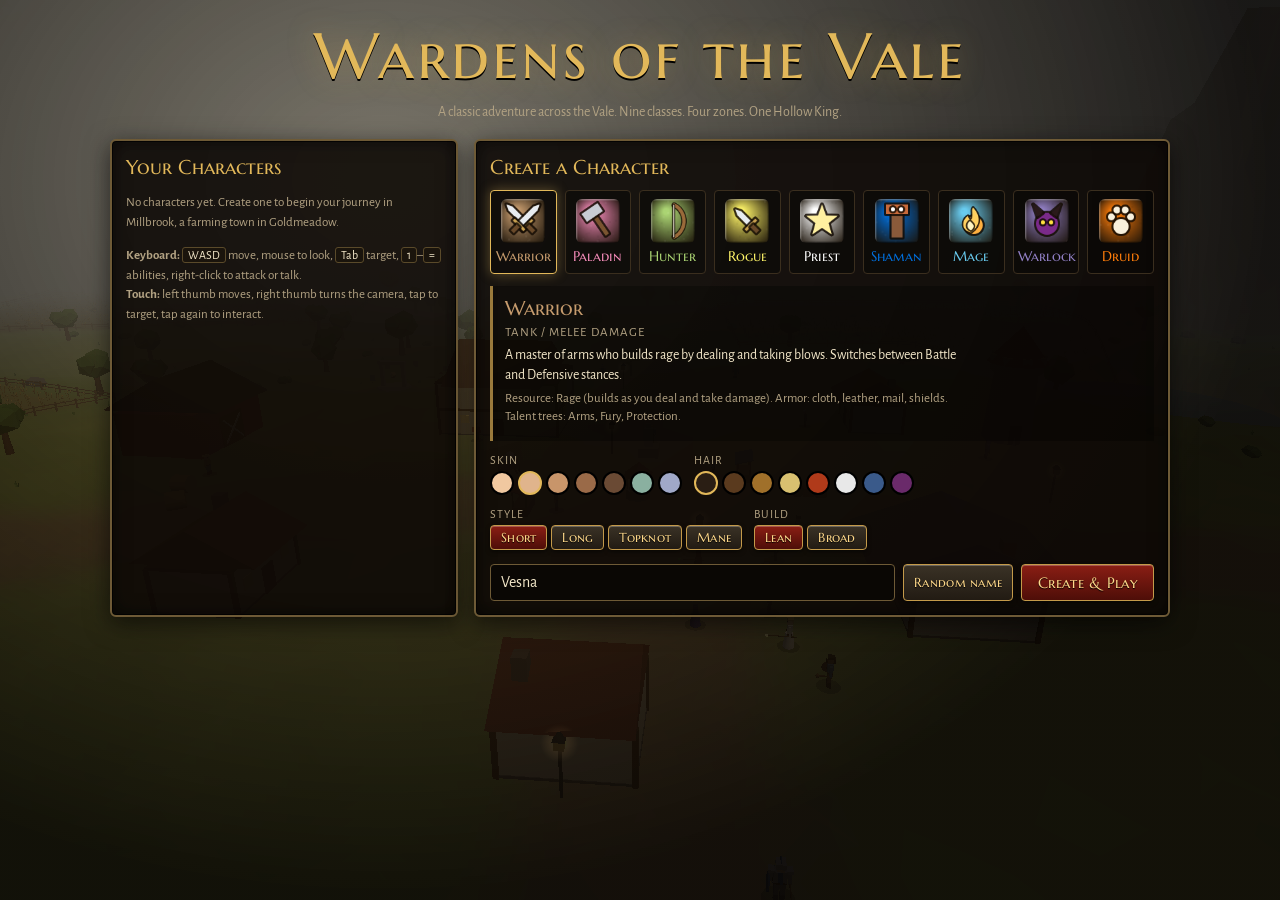
==== wardens-of-the-vale/index.html @ 242c0c55 "Make the game its own project: Wardens of the Vale The RPG had taken over the Cotton Field Odyssey p" ====
<!DOCTYPE html>
<html lang="en">
<head>
<meta charset="UTF-8">
<meta name="viewport" content="width=device-width, initial-scale=1.0, maximum-scale=1.0, user-scalable=no, viewport-fit=cover">
<title>Wardens of the Vale</title>
<meta name="description" content="A classic-style fantasy RPG in your browser: nine classes, talents, quests, dungeons.">
<link rel="manifest" href="manifest.json">
<meta name="theme-color" content="#120d08">
<meta name="apple-mobile-web-app-capable" content="yes">
<meta name="mobile-web-app-capable" content="yes">
<link rel="icon" href="photos/icon.png">
<link rel="apple-touch-icon" href="photos/icon.png">
<link rel="preconnect" href="https://fonts.googleapis.com">
<link rel="preconnect" href="https://fonts.gstatic.com" crossorigin>
<link rel="stylesheet" href="https://fonts.googleapis.com/css2?family=Marcellus+SC&family=Alegreya+Sans:wght@400;500;700;800&display=swap">
<link rel="stylesheet" href="css/game.css">
</head>
<body>
<!--BODY-->
<canvas id="game" aria-label="Game world"></canvas>
<div id="overlay"></div>

<div id="hud" hidden>
  <div id="frames">
    <div id="playerFrame" class="uf player">
      <div class="portrait"><img alt=""><span class="lvl"></span><span class="rest" title="Resting">zz</span></div>
      <div class="uf-body">
        <div class="uf-name"></div>
        <div class="bar hp"><i></i><span></span></div>
        <div class="bar pw"><i></i><span></span></div>
      </div>
      <div class="combo"></div>
    </div>
    <div id="targetFrame" class="uf target" hidden>
      <div class="uf-body">
        <div class="uf-name"></div>
        <div class="bar hp"><i></i><span></span></div>
        <div class="bar pw"><i></i><span></span></div>
        <div class="tcast" hidden><i></i><span></span></div>
      </div>
      <div class="portrait"><img alt=""><span class="lvl"></span><span class="elite-tag"></span></div>
      <div class="auras"></div>
      <div class="tot" hidden><span class="tot-name"></span><div class="bar hp"><i></i></div></div>
    </div>
    <div id="petFrame" class="uf small" hidden>
      <div class="portrait"><img alt=""></div>
      <div class="uf-body"><div class="uf-name"></div><div class="bar hp"><i></i><span></span></div><div class="bar pw"><i></i></div></div>
    </div>
    <div id="partyFrames"></div>
  </div>
  <div id="buffs"></div>
  <div id="mapCorner">
    <div id="zoneName"></div>
    <div id="minimapWrap"><canvas id="minimap" width="300" height="300"></canvas><div id="mmArrow"></div><div id="mmClock"></div></div>
    <div id="mmButtons">
      <button id="mmZoomIn" title="Zoom in" aria-label="Zoom minimap in">+</button>
      <button id="mmZoomOut" title="Zoom out" aria-label="Zoom minimap out">−</button>
    </div>
  </div>
  <div id="questTracker"></div>
  <div id="castBar" hidden><i></i><span class="cname"></span><span class="ctime"></span></div>
  <div id="mirrorBar" hidden></div>
  <div id="bottom">
    <div id="stanceBar"></div>
    <div id="petBar"></div>
    <div id="actionBar2" class="actionbar"></div>
    <div id="actionBar" class="actionbar"></div>
    <div id="xpBar"><b class="rested"></b><b class="fill"></b><span></span></div>
  </div>
  <div id="microMenu">
    <button data-win="character" title="Character (C)">Char</button>
    <button data-win="spellbook" title="Spellbook (P)">Spells</button>
    <button data-win="talents" title="Talents (N)">Talents</button>
    <button data-win="quests" title="Quest Log (L)">Quests</button>
    <button data-win="map" title="World Map (M)">Map</button>
    <button data-win="bags" title="Bags (B)">Bags</button>
    <button data-win="menu" title="Game Menu (Esc)">Menu</button>
  </div>
  <div id="chat">
    <div id="chatTabs"><button data-tab="all" class="on">General</button><button data-tab="combat">Combat Log</button><button id="chatHide" aria-label="Hide chat">×</button></div>
    <div id="chatLog" role="log" aria-live="polite"></div>
  </div>
  <button id="chatShow">Chat</button>
  <div id="errorText" aria-live="assertive"></div>
  <div id="zoneText"><div class="big"></div><div class="sub"></div></div>
  <div id="toasts"></div>
  <div id="touchControls">
    <button id="tcTarget" aria-label="Next target">⟳<small>Target</small></button>
    <button id="tcInteract" aria-label="Interact or attack">✋<small>Use</small></button>
    <button id="tcJump" aria-label="Jump">⤒<small>Jump</small></button>
    <button id="tcPage" aria-label="Switch action page">⇅<small>Page</small></button>
  </div>
  <div id="deathPanel" class="panel center-panel" hidden>
    <p>You have died.</p>
    <button id="releaseBtn" class="btn">Release Spirit</button>
  </div>
  <div id="ghostPanel" class="panel" hidden>
    <p id="ghostText">Return to your corpse to resurrect, or speak to the Spirit Healer.</p>
    <button id="resBtn" class="btn" hidden>Resurrect</button>
  </div>
</div>

<div id="windows"></div>
<div id="tooltip" role="tooltip" hidden></div>
<div id="cursorIcon" hidden></div>
<div id="joystick"><div id="joyKnob"></div></div>

<div id="startScreen" hidden></div>
<div id="loading">
  <div class="load-inner">
    <h1>Wardens of the Vale</h1>
    <p id="loadText">Waking the Vale…</p>
    <div class="load-bar"><i id="loadFill"></i></div>
  </div>
</div>
<!--/BODY-->
<script type="module" src="js/main.js"></script>
</body>
</html>
---- wardens-of-the-vale/css/game.css ----
/* Layout: full-bleed 3D canvas; HUD pinned to the corners like the classic client.
   Single dark look by design: stone-and-gilt frames over the world. */
:root {
  --ink: #0e0a06;
  --panel: rgba(14, 10, 6, 0.88);
  --panel-solid: #17110b;
  --stone: #2b241c;
  --edge: #6e5a36;
  --gold: #e2b85a;
  --gold-dim: #9a7a3c;
  --parch: #e9d9b0;
  --parch-ink: #2a1c0c;
  --text: #f3e7c9;
  --muted: #b2a283;
  --hp: #19b83a;
  --mana: #2d5fd6;
  --rage: #c42a20;
  --energy: #e2c62a;
  --focus: #d8862a;
  --xp: #7a2cc4;
  --rested: #2c5ec8;
  --red: #ff3b2f;
  --display: 'Marcellus SC', 'Palatino Linotype', 'Book Antiqua', Georgia, serif;
  --body: 'Alegreya Sans', 'Trebuchet MS', 'Segoe UI', sans-serif;
  --ui: 1;
  color-scheme: dark;
}
* { box-sizing: border-box; }
html, body { height: 100%; margin: 0; overflow: hidden; background: #000; color: var(--text); font-family: var(--body); font-size: 14px; -webkit-user-select: none; user-select: none; -webkit-tap-highlight-color: transparent; touch-action: none; }
[hidden] { display: none !important; }
button { font-family: inherit; color: inherit; }
button:focus-visible, [tabindex]:focus-visible { outline: 2px solid var(--gold); outline-offset: 2px; }
#game { position: fixed; inset: 0; width: 100%; height: 100%; display: block; }
body.ghost #game { filter: grayscale(0.85) brightness(1.08) contrast(0.95); }
body.dead #game { filter: grayscale(0.6) brightness(0.6); }

/* ---------- shared panel styling ---------- */
.panel {
  background: var(--panel);
  border: 2px solid var(--edge);
  border-radius: 6px;
  box-shadow: inset 0 0 0 1px rgba(0, 0, 0, 0.8), inset 0 0 18px rgba(0, 0, 0, 0.6), 0 6px 24px rgba(0, 0, 0, 0.6);
}
.btn {
  font-family: var(--display); font-size: 15px; letter-spacing: 0.02em; color: #ffd98a; cursor: pointer;
  background: linear-gradient(#8a1e14, #4e0e08); border: 1px solid #c49a4a; border-radius: 4px; padding: 6px 16px;
  box-shadow: inset 0 1px 0 rgba(255, 255, 255, 0.25), 0 2px 4px rgba(0, 0, 0, 0.5); text-shadow: 0 1px 1px #000;
}
.btn:hover { filter: brightness(1.2); }
.btn:active { transform: translateY(1px); }
.btn[disabled] { filter: grayscale(1) brightness(0.6); cursor: default; }
.btn.small { font-size: 13px; padding: 3px 10px; }
.btn.ghosty { background: linear-gradient(#3a3226, #221b13); }

/* ---------- loading ---------- */
#loading { position: fixed; inset: 0; z-index: 50; display: grid; place-items: center; background: radial-gradient(ellipse at 50% 40%, #3a2a14 0%, #0e0a06 70%); }
.load-inner { text-align: center; padding-inline: 16px; }
#loading h1, #startScreen h1 { font-family: var(--display); font-weight: 400; font-size: clamp(30px, 7vw, 64px); color: var(--gold); margin: 0 0 8px; text-shadow: 0 2px 0 #000, 0 0 30px rgba(226, 184, 90, 0.35); letter-spacing: 0.04em; text-wrap: balance; }
#loadText { color: var(--muted); margin: 0 0 14px; }
.load-bar { width: min(380px, 80vw); height: 10px; margin: 0 auto; background: #000; border: 1px solid var(--edge); border-radius: 5px; overflow: hidden; }
.load-bar i { display: block; height: 100%; width: 0; background: linear-gradient(90deg, #8a6a2a, var(--gold)); transition: width 0.2s; }

/* ---------- start screen ---------- */
#startScreen { position: fixed; inset: 0; z-index: 40; overflow: auto; touch-action: pan-y; background: radial-gradient(ellipse at 30% 20%, rgba(70, 50, 20, 0.6), rgba(10, 7, 4, 0.92) 70%); padding: max(16px, env(safe-area-inset-top)) 16px max(16px, env(safe-area-inset-bottom)); }
.ss-wrap { max-width: 1060px; margin: 0 auto; display: grid; gap: 18px; }
.ss-head { text-align: center; }
.ss-head p { color: var(--muted); margin: 0; }
.ss-cols { display: grid; grid-template-columns: minmax(0, 1fr) minmax(0, 2fr); gap: 16px; }
@media (max-width: 760px) { .ss-cols { grid-template-columns: minmax(0, 1fr); } .ss-cols.no-chars .ss-create { order: -1; } }
.ss-section { padding: 14px; min-width: 0; }
.ss-section h2 { font-family: var(--display); font-weight: 400; color: var(--gold); font-size: 20px; margin: 0 0 10px; }
.char-list { display: grid; gap: 8px; }
.char-row { display: flex; gap: 10px; align-items: center; padding: 8px; border: 1px solid #3a2e1e; border-radius: 4px; background: rgba(0, 0, 0, 0.35); cursor: pointer; }
.char-row.sel { border-color: var(--gold); background: rgba(226, 184, 90, 0.12); }
.char-row img { width: 40px; height: 40px; border-radius: 50%; border: 2px solid var(--edge); }
.char-row .meta { flex: 1; min-width: 0; }
.char-row .nm { font-family: var(--display); font-size: 17px; }
.char-row .sub { color: var(--muted); font-size: 13px; }
.class-grid { display: grid; grid-template-columns: repeat(3, minmax(0, 1fr)); gap: 8px; }
@media (min-width: 1180px) { .class-grid { grid-template-columns: repeat(9, minmax(0, 1fr)); } .class-pick span { font-size: 13px; } }
.class-pick { display: grid; justify-items: center; gap: 4px; padding: 8px 4px; border: 1px solid #3a2e1e; border-radius: 4px; background: rgba(0, 0, 0, 0.35); cursor: pointer; }
.class-pick img { width: 44px; height: 44px; border-radius: 6px; }
.class-pick span { font-family: var(--display); font-size: 14px; }
.class-pick.sel { border-color: var(--gold); box-shadow: 0 0 12px rgba(226, 184, 90, 0.35); }
.class-info { margin-top: 12px; padding: 10px 12px; border-left: 3px solid var(--gold-dim); background: rgba(0, 0, 0, 0.3); }
.class-info h3 { margin: 0 0 4px; font-family: var(--display); font-weight: 400; font-size: 20px; }
.class-info p { margin: 4px 0; line-height: 1.45; max-width: 65ch; }
.class-info .role { color: var(--muted); font-size: 13px; text-transform: uppercase; letter-spacing: 0.08em; }
.appear { display: flex; flex-wrap: wrap; gap: 12px; align-items: center; margin-top: 12px; }
.appear label { display: flex; flex-direction: column; gap: 4px; color: var(--muted); font-size: 12px; text-transform: uppercase; letter-spacing: 0.08em; }
.swatches { display: flex; gap: 4px; flex-wrap: wrap; }
.swatch { width: 24px; height: 24px; border-radius: 50%; border: 2px solid #000; cursor: pointer; }
.swatch.sel { border-color: var(--gold); }
.name-row { display: flex; gap: 8px; margin-top: 14px; flex-wrap: wrap; }
.name-row input { flex: 1; min-width: 160px; padding: 8px 10px; font: inherit; font-size: 16px; color: var(--text); background: #0a0704; border: 1px solid var(--edge); border-radius: 4px; user-select: text; -webkit-user-select: text; }
.ss-actions { display: flex; gap: 8px; flex-wrap: wrap; margin-top: 12px; }
.ss-help { color: var(--muted); font-size: 13px; line-height: 1.5; }
.ss-help kbd, .help kbd { font-family: var(--body); font-size: 12px; padding: 1px 5px; border: 1px solid #5a4a2a; border-radius: 3px; background: #1a140c; color: var(--text); }
.confirm-del { margin-top: 8px; padding: 8px; border: 1px solid var(--red); border-radius: 4px; }

/* ---------- unit frames ---------- */
#hud { position: fixed; inset: 0; pointer-events: none; z-index: 10; font-variant-numeric: tabular-nums; }
#hud > * { pointer-events: auto; }
#overlay { position: fixed; inset: 0; pointer-events: none; z-index: 5; overflow: hidden; }
#frames { position: absolute; top: max(8px, env(safe-area-inset-top)); left: max(8px, env(safe-area-inset-left)); display: grid; grid-template-columns: auto auto; gap: 6px 14px; align-items: start; pointer-events: none; transform-origin: top left; transform: scale(var(--ui)); }
#frames > * { pointer-events: auto; }
.uf { position: relative; display: flex; align-items: center; gap: 0; width: 232px; cursor: pointer; }
.uf .portrait { position: relative; width: 64px; height: 64px; flex: none; border-radius: 50%; border: 3px solid #a8884a; background: #000; box-shadow: 0 0 0 2px #000, 0 3px 8px rgba(0, 0, 0, 0.7); z-index: 2; }
.uf .portrait img { width: 100%; height: 100%; border-radius: 50%; display: block; }
.uf .lvl { position: absolute; bottom: -6px; left: -6px; min-width: 24px; height: 24px; padding: 0 4px; display: grid; place-items: center; font-weight: 800; font-size: 13px; color: #ffd060; background: radial-gradient(#3a2a10, #120c04); border: 2px solid #a8884a; border-radius: 12px; }
.uf .rest { position: absolute; top: -4px; right: -4px; font-weight: 800; font-size: 12px; color: #9ad0ff; text-shadow: 0 0 4px #000; display: none; }
.uf.resting .rest { display: block; }
.uf .uf-body { flex: 1; min-width: 0; margin-left: -10px; padding: 4px 6px 5px 14px; background: var(--panel); border: 2px solid var(--edge); border-left: 0; border-radius: 0 6px 6px 0; }
.uf.target .uf-body { margin-left: 0; margin-right: -10px; padding: 4px 14px 5px 6px; border-left: 2px solid var(--edge); border-right: 0; border-radius: 6px 0 0 6px; }
.uf .uf-name { font-family: var(--display); font-size: 14px; line-height: 18px; white-space: nowrap; overflow: hidden; text-overflow: ellipsis; text-shadow: 0 1px 1px #000; }
.bar { position: relative; height: 13px; background: rgba(0, 0, 0, 0.7); border: 1px solid #000; margin-top: 2px; overflow: hidden; }
.bar > i { position: absolute; inset: 0 auto 0 0; width: 100%; background: var(--hp); box-shadow: inset 0 -4px 6px rgba(0, 0, 0, 0.35), inset 0 2px 2px rgba(255, 255, 255, 0.2); transition: width 0.15s linear; }
.bar.pw > i { background: var(--mana); }
.bar.rage > i { background: var(--rage); }
.bar.energy > i { background: var(--energy); }
.bar.focus > i { background: var(--focus); }
.bar.none { visibility: hidden; height: 6px; }
.bar > span { position: relative; display: block; text-align: center; font-size: 11px; line-height: 12px; font-weight: 700; text-shadow: 0 0 2px #000, 0 1px 1px #000; }
.uf.small { width: 170px; transform: scale(0.85); transform-origin: top left; }
.uf.small .portrait { width: 44px; height: 44px; }
.uf .combo { position: absolute; left: 70px; bottom: -14px; display: flex; gap: 3px; }
.combo b { width: 10px; height: 10px; border-radius: 50%; background: #3a2a10; border: 1px solid #000; }
.combo b.on { background: radial-gradient(#ffe070, #d04010); box-shadow: 0 0 6px #ff8030; }
.uf.target { grid-column: 2; }
.uf.target .portrait.is-elite { border-color: #ffd700; box-shadow: 0 0 0 2px #000, 0 0 10px #ffd700; }
.uf.target .elite-tag { position: absolute; top: -10px; right: -12px; font-family: var(--display); font-size: 11px; color: #ffd700; text-shadow: 0 0 3px #000; }
.uf .auras { position: absolute; top: 100%; left: 0; display: flex; flex-wrap: wrap; gap: 2px; width: 220px; margin-top: 4px; }
.uf .tot { position: absolute; left: calc(100% + 6px); top: 26px; width: 86px; font-size: 11px; background: var(--panel); border: 1px solid var(--edge); border-radius: 4px; padding: 2px 4px; }
.uf .tot .bar { height: 6px; }
.tcast { position: relative; height: 10px; margin-top: 3px; background: #000; border: 1px solid #000; }
.tcast i { position: absolute; inset: 0 auto 0 0; background: #e8b830; }
.tcast span { position: relative; display: block; font-size: 10px; line-height: 10px; text-align: center; text-shadow: 0 0 2px #000; }
#petFrame { grid-column: 1; }
#partyFrames { grid-column: 1; display: grid; gap: 4px; }
.party-member { display: grid; grid-template-columns: 1fr; width: 150px; padding: 3px 6px; background: var(--panel); border: 1px solid var(--edge); border-radius: 4px; cursor: pointer; }
.party-member .pm-name { font-size: 12px; font-weight: 700; display: flex; justify-content: space-between; }
.party-member .bar { height: 8px; }
.party-member.sel { border-color: var(--gold); }
.aura { position: relative; width: 22px; height: 22px; border: 1px solid #000; }
.aura img { width: 100%; height: 100%; display: block; }
.aura.debuff { border-color: #c01010; }
.aura small { position: absolute; bottom: -1px; right: 1px; font-size: 10px; font-weight: 800; text-shadow: 0 0 2px #000, 0 0 2px #000; }
.aura .t { position: absolute; top: 100%; left: 0; right: 0; text-align: center; font-size: 9px; color: #ffe8a0; text-shadow: 0 0 2px #000; }
#buffs { position: absolute; top: max(8px, env(safe-area-inset-top)); right: calc(max(8px, env(safe-area-inset-right)) + 170px); display: flex; flex-wrap: wrap-reverse; flex-direction: row-reverse; gap: 4px 4px; max-width: 300px; }
#buffs .aura { width: 30px; height: 30px; cursor: pointer; }

/* ---------- minimap ---------- */
#mapCorner { position: absolute; top: max(8px, env(safe-area-inset-top)); right: max(8px, env(safe-area-inset-right)); width: 160px; display: grid; justify-items: center; gap: 4px; transform-origin: top right; transform: scale(var(--ui)); }
#zoneName { font-family: var(--display); font-size: 14px; color: #ffd860; text-shadow: 0 1px 2px #000, 0 0 6px #000; text-align: center; max-width: 160px; white-space: nowrap; overflow: hidden; text-overflow: ellipsis; }
#minimapWrap { position: relative; width: 150px; height: 150px; border-radius: 50%; border: 4px solid #8a7040; box-shadow: 0 0 0 2px #000, 0 4px 12px rgba(0, 0, 0, 0.7); overflow: hidden; background: #000; cursor: pointer; }
#minimap { width: 100%; height: 100%; display: block; }
#mmArrow { position: absolute; left: 50%; top: 50%; width: 0; height: 0; margin: -9px 0 0 -6px; border-left: 6px solid transparent; border-right: 6px solid transparent; border-bottom: 16px solid #ffe060; filter: drop-shadow(0 0 2px #000); transform-origin: 6px 9px; }
#mmClock { position: absolute; bottom: 6px; left: 50%; transform: translateX(-50%); font-size: 10px; padding: 0 5px; background: rgba(0, 0, 0, 0.6); border-radius: 6px; }
#mmButtons { position: absolute; right: -4px; top: 100px; display: grid; gap: 2px; }
#mmButtons button { width: 22px; height: 22px; border-radius: 50%; border: 1px solid var(--edge); background: #1a140c; font-weight: 800; cursor: pointer; padding: 0; line-height: 18px; }

/* ---------- quest tracker ---------- */
#questTracker { position: absolute; top: calc(max(8px, env(safe-area-inset-top)) + 200px); right: max(8px, env(safe-area-inset-right)); width: 230px; max-height: 40vh; overflow: hidden; font-size: 13px; text-shadow: 0 1px 2px #000, 0 0 3px #000; pointer-events: auto; }
#questTracker .qt-h { font-family: var(--display); color: var(--gold); font-size: 14px; margin-bottom: 2px; cursor: pointer; }
#questTracker .qt-q { margin-bottom: 6px; cursor: pointer; }
#questTracker .qt-name { color: #ffd100; font-weight: 700; }
#questTracker .qt-name.done { color: #40ff40; }
#questTracker .qt-g { color: #e8e0c8; padding-left: 8px; }
#questTracker .qt-g.done { color: #9a9a9a; }

/* ---------- action bars ---------- */
#bottom { position: absolute; left: 50%; bottom: max(4px, env(safe-area-inset-bottom)); transform: translateX(-50%) scale(var(--ui)); transform-origin: bottom center; display: grid; justify-items: center; gap: 3px; }
.actionbar { display: grid; grid-template-columns: repeat(12, 44px); gap: 3px; padding: 4px; background: linear-gradient(#2a2118, #120d08); border: 2px solid var(--edge); border-radius: 6px; box-shadow: 0 4px 12px rgba(0, 0, 0, 0.6); }
#actionBar2 { background: rgba(18, 13, 8, 0.6); }
.slot { position: relative; width: 44px; height: 44px; border: 1px solid #000; border-radius: 3px; background: rgba(0, 0, 0, 0.55) radial-gradient(rgba(255, 255, 255, 0.04), transparent); box-shadow: inset 0 0 0 1px rgba(255, 255, 255, 0.06); cursor: pointer; overflow: hidden; }
.slot img { width: 100%; height: 100%; display: block; }
.slot .key { position: absolute; top: 1px; right: 3px; font-size: 11px; font-weight: 700; color: #ddd; text-shadow: 0 0 2px #000, 0 0 2px #000; }
.slot .count { position: absolute; bottom: 1px; right: 3px; font-size: 12px; font-weight: 800; text-shadow: 0 0 2px #000, 0 0 2px #000; }
.slot .cd { position: absolute; inset: 0; background: conic-gradient(rgba(0, 0, 0, 0.72) var(--p, 0%), transparent 0); }
.slot .cdt { position: absolute; inset: 0; display: grid; place-items: center; font-size: 15px; font-weight: 800; color: #ffe8a0; text-shadow: 0 0 3px #000, 0 0 3px #000; }
.slot.oor img { filter: sepia(1) hue-rotate(-50deg) saturate(5) brightness(0.7); }
.slot.nopower img { filter: grayscale(0.4) brightness(0.55) sepia(0.4) hue-rotate(180deg); }
.slot.unusable img { filter: grayscale(1) brightness(0.5); }
.slot.queued, .slot.active { box-shadow: inset 0 0 0 2px #ffe080, 0 0 8px #ffd060; }
.slot.flash { animation: flash 0.25s; }
.slot.proc { box-shadow: inset 0 0 0 2px #ffd700, 0 0 10px #ffd700; }
@keyframes flash { 0% { filter: brightness(2.2); } 100% { filter: none; } }
.slot.empty { opacity: 0.6; }
#stanceBar, #petBar { display: flex; gap: 3px; }
#stanceBar .slot, #petBar .slot { width: 34px; height: 34px; }
#xpBar { position: relative; width: 100%; height: 11px; background: #0a0610; border: 1px solid #000; border-radius: 2px; overflow: hidden; }
#xpBar b { position: absolute; top: 0; bottom: 0; left: 0; }
#xpBar .fill { background: linear-gradient(#a050e8, var(--xp)); }
#xpBar .rested { background: rgba(60, 100, 220, 0.6); }
#xpBar span { position: relative; display: block; text-align: center; font-size: 10px; line-height: 10px; font-weight: 700; text-shadow: 0 0 2px #000; }
#microMenu { position: absolute; right: max(8px, env(safe-area-inset-right)); bottom: max(8px, env(safe-area-inset-bottom)); display: grid; grid-template-columns: repeat(7, auto); gap: 3px; transform: scale(var(--ui)); transform-origin: bottom right; }
#microMenu button { font-family: var(--display); font-size: 12px; padding: 6px 7px; background: linear-gradient(#3a2e1e, #1a140c); border: 1px solid var(--edge); border-radius: 4px; cursor: pointer; }
#microMenu button:hover, #microMenu button.on { color: #ffd860; border-color: var(--gold); }
#microMenu button.alert { box-shadow: 0 0 8px #ffd700; color: #ffd700; }

/* ---------- cast bar ---------- */
#castBar { position: absolute; left: 50%; bottom: calc(max(4px, env(safe-area-inset-bottom)) + 150px); transform: translateX(-50%); width: 260px; height: 18px; background: rgba(0, 0, 0, 0.75); border: 2px solid #a8884a; border-radius: 4px; overflow: hidden; }
#castBar i { position: absolute; inset: 0 auto 0 0; background: linear-gradient(#ffe070, #d8a020); }
#castBar.channel i { background: linear-gradient(#80ff80, #20a020); }
#castBar.fail i { background: #c02010; width: 100% !important; }
#castBar span { position: absolute; top: 0; font-size: 12px; line-height: 14px; font-weight: 700; text-shadow: 0 0 2px #000, 0 0 2px #000; }
#castBar .cname { left: 8px; }
#castBar .ctime { right: 8px; }

/* ---------- chat ---------- */
#chat { position: absolute; left: max(8px, env(safe-area-inset-left)); bottom: max(8px, env(safe-area-inset-bottom)); width: min(400px, 34vw); font-size: 13px; }
#chatTabs { display: flex; gap: 2px; }
#chatTabs button { font-size: 12px; padding: 2px 10px; background: rgba(0, 0, 0, 0.55); border: 1px solid #3a2e1e; border-bottom: 0; border-radius: 4px 4px 0 0; cursor: pointer; color: var(--muted); }
#chatTabs button.on { color: var(--text); background: rgba(0, 0, 0, 0.7); }
#chatHide { margin-left: auto; }
#chatLog { height: 150px; overflow-y: auto; padding: 4px 6px; background: rgba(0, 0, 0, 0.42); border: 1px solid #3a2e1e; touch-action: pan-y; user-select: text; -webkit-user-select: text; }
#chatLog div { line-height: 1.3; text-shadow: 0 1px 1px #000; }
#chatShow { display: none; position: absolute; left: 8px; bottom: 8px; font-size: 12px; padding: 4px 10px; background: rgba(0, 0, 0, 0.6); border: 1px solid var(--edge); border-radius: 4px; }
.c-sys { color: #ffff40; } .c-loot { color: #4ca0ff; } .c-xp { color: #c8a0ff; } .c-err { color: #ff6050; } .c-say { color: #ffffff; } .c-yell { color: #ff3a3a; } .c-emote { color: #ff8040; } .c-combat { color: #c8c8c8; } .c-quest { color: #ffd100; } .c-money { color: #f0e0a0; }

/* ---------- center texts ---------- */
#errorText { position: absolute; top: 14%; left: 50%; transform: translateX(-50%); text-align: center; pointer-events: none; font-size: 16px; font-weight: 700; color: #ff2a1a; text-shadow: 0 1px 2px #000, 0 0 4px #000; }
#errorText div { animation: fadeout 2s forwards; }
@keyframes fadeout { 0%, 60% { opacity: 1; } 100% { opacity: 0; } }
#zoneText { position: absolute; top: 22%; left: 0; right: 0; text-align: center; pointer-events: none; opacity: 0; padding-inline: 16px; }
#zoneText.show { animation: zone 4.5s forwards; }
#zoneText .big { font-family: var(--display); font-size: clamp(28px, 5vw, 48px); color: #ffd860; text-shadow: 0 2px 2px #000, 0 0 16px rgba(0, 0, 0, 0.8); }
#zoneText.small .big { font-size: clamp(20px, 3.5vw, 30px); }
#zoneText .sub { font-size: 16px; color: #f0e0b0; text-shadow: 0 1px 2px #000; }
@keyframes zone { 0% { opacity: 0; } 12%, 70% { opacity: 1; } 100% { opacity: 0; } }
#toasts { position: absolute; top: 30%; left: 50%; transform: translateX(-50%); display: grid; gap: 6px; justify-items: center; pointer-events: none; }
.toast { font-family: var(--display); font-size: 22px; color: #ffe070; text-shadow: 0 2px 2px #000, 0 0 10px #000; animation: zone 3.5s forwards; text-align: center; }
.toast small { display: block; font-family: var(--body); font-size: 14px; color: var(--text); }
.questmsg { font-size: 16px; color: #ffd100; text-shadow: 0 1px 2px #000; animation: fadeout 3s forwards; }

/* ---------- floating combat text and nameplates ---------- */
.fct { position: absolute; font-weight: 800; font-size: 20px; white-space: nowrap; text-shadow: 0 0 2px #000, 0 2px 2px #000; transform: translate(-50%, -50%); will-change: transform, opacity; }
.fct.crit { font-size: 30px; }
.fct.heal { color: #3cff3c; } .fct.miss { color: #ffffff; font-size: 16px; } .fct.self { color: #ff3030; } .fct.xp { color: #c890ff; font-size: 16px; } .fct.spell { color: #ffe060; } .fct.white { color: #ffffff; }
.np { position: absolute; transform: translate(-50%, -100%); text-align: center; white-space: nowrap; }
.np .np-name { font-size: 12px; font-weight: 700; text-shadow: 0 0 2px #000, 0 1px 1px #000; }
.np .np-title { font-size: 11px; color: #ccc; text-shadow: 0 0 2px #000; }
.np .np-bar { width: 80px; height: 6px; margin: 1px auto 0; background: #000; border: 1px solid #000; }
.np .np-bar i { display: block; height: 100%; background: #c81e14; }
.np.friendly .np-bar i { background: #20c020; }
.np .np-cast { width: 80px; height: 4px; margin: 1px auto 0; background: #000; }
.np .np-cast i { display: block; height: 100%; background: #e8b830; }
.np .mark { font-family: var(--display); font-size: 26px; line-height: 22px; font-weight: 400; text-shadow: 0 0 3px #000, 0 2px 2px #000; }
.np .mark.available { color: #ffd100; } .np .mark.low { color: #9a9a9a; } .np .mark.turnin { color: #ffd100; } .np .mark.progress { color: #9a9a9a; }
.np.target .np-name { color: #fff !important; }
.np .lvl { color: inherit; }

/* ---------- windows ---------- */
#windows { position: fixed; inset: 0; pointer-events: none; z-index: 20; }
.win { position: absolute; pointer-events: auto; background: rgba(16, 11, 6, 0.97); display: flex; flex-direction: column; min-width: 0; max-width: calc(100vw - 16px); max-height: calc(100% - 16px); color: var(--text); }
.win .win-h { display: flex; align-items: center; gap: 8px; padding: 6px 8px 6px 12px; border-bottom: 1px solid #3a2e1e; background: linear-gradient(#3a2614, #1e140a); border-radius: 4px 4px 0 0; cursor: move; touch-action: none; }
.win .win-h h3 { margin: 0; flex: 1; font-family: var(--display); font-weight: 400; font-size: 17px; color: var(--gold); white-space: nowrap; overflow: hidden; text-overflow: ellipsis; }
.win .close { width: 26px; height: 26px; border-radius: 50%; border: 1px solid #8a2a1a; background: radial-gradient(#a02a1a, #4a0a04); font-weight: 800; cursor: pointer; padding: 0; line-height: 22px; }
.win .win-b { padding: 10px 12px; overflow: auto; touch-action: pan-y; min-height: 0; }
.win.parch .win-b { background: linear-gradient(#f0e2bc, #dcc796); color: var(--parch-ink); }
.win.parch .win-b h4 { font-family: var(--display); font-weight: 400; font-size: 18px; margin: 4px 0 6px; color: #3a2008; }
.win.parch .win-b p { line-height: 1.45; margin: 6px 0; max-width: 62ch; white-space: pre-line; }
.win.parch .muted { color: #6a5636; }
.tabs { display: flex; gap: 3px; flex-wrap: wrap; margin-bottom: 8px; }
.tabs button { padding: 4px 10px; font-family: var(--display); font-size: 13px; background: #1a140c; border: 1px solid #3a2e1e; border-radius: 4px; cursor: pointer; color: var(--muted); }
.tabs button.on { color: var(--gold); border-color: var(--gold-dim); }
.list { display: grid; gap: 4px; }
.row { display: flex; align-items: center; gap: 8px; padding: 4px; border-radius: 4px; cursor: pointer; }
.row:hover { background: rgba(255, 220, 140, 0.08); }
.row.sel { background: rgba(255, 220, 140, 0.16); }
.row img { width: 36px; height: 36px; border: 1px solid #000; border-radius: 3px; flex: none; }
.row .grow { flex: 1; min-width: 0; }
.row .nm { font-weight: 700; }
.row .sub { font-size: 12px; color: var(--muted); }
.parch .row .sub { color: #6a5636; }
.coin { display: inline-flex; align-items: center; gap: 2px; margin-right: 5px; font-weight: 700; }
.coin::after { content: ''; width: 10px; height: 10px; border-radius: 50%; border: 1px solid rgba(0, 0, 0, 0.6); }
.coin.g::after { background: radial-gradient(#fff3a0, #d8a010); }
.coin.s::after { background: radial-gradient(#ffffff, #a0a8b0); }
.coin.c::after { background: radial-gradient(#f0b080, #a0582a); }
.gossip-opt { display: flex; align-items: center; gap: 8px; padding: 5px 4px; cursor: pointer; color: #1a0e02; font-weight: 700; }
.gossip-opt:hover { color: #6a2000; text-decoration: underline; }
.gossip-opt .gi { font-family: var(--display); font-size: 18px; width: 18px; text-align: center; }
.gi.q-av { color: #d8a000; } .gi.q-ready { color: #d8a000; } .gi.q-prog { color: #7a7a7a; }
.reward-grid { display: grid; grid-template-columns: repeat(auto-fill, minmax(180px, 1fr)); gap: 6px; }
.reward { display: flex; align-items: center; gap: 6px; padding: 4px; border: 1px solid rgba(0, 0, 0, 0.25); border-radius: 4px; cursor: pointer; background: rgba(255, 255, 255, 0.15); }
.reward.sel { border-color: #8a5a00; background: rgba(255, 200, 80, 0.4); box-shadow: 0 0 0 1px #8a5a00; }
.reward img { width: 34px; height: 34px; border: 1px solid #000; }
.reward span { font-size: 13px; font-weight: 700; text-shadow: 0 0 1px #000, 0 0 1px #000; }
.win-foot { display: flex; gap: 8px; justify-content: flex-end; padding: 8px 12px; border-top: 1px solid #3a2e1e; background: #140e08; flex-wrap: wrap; }
.bags-grid { display: grid; grid-template-columns: repeat(4, 42px); gap: 3px; }
.bag-block { margin-bottom: 8px; }
.bag-block h5 { margin: 0 0 4px; font-size: 12px; color: var(--muted); font-weight: 700; }
.islot { position: relative; width: 42px; height: 42px; border: 1px solid #000; border-radius: 3px; background: rgba(0, 0, 0, 0.6); cursor: pointer; }
.islot img { width: 100%; height: 100%; display: block; }
.islot .count { position: absolute; bottom: 0; right: 2px; font-size: 12px; font-weight: 800; text-shadow: 0 0 2px #000, 0 0 2px #000; }
.islot.q0 { border-color: #555; } .islot.q2 { border-color: #1eff00; } .islot.q3 { border-color: #0070dd; } .islot.q4 { border-color: #a335ee; }
.islot.broken img { filter: sepia(1) hue-rotate(-50deg) saturate(4); }
.money-line { margin-top: 6px; text-align: right; }
.paperdoll { display: grid; grid-template-columns: 46px minmax(0, 1fr) 46px; gap: 8px; }
.paperdoll .col { display: grid; gap: 4px; align-content: start; }
.paperdoll .mid { display: grid; gap: 6px; align-content: start; min-width: 0; }
.statgrid { display: grid; grid-template-columns: 1fr auto; gap: 1px 10px; font-size: 13px; }
.statgrid span:nth-child(odd) { color: var(--muted); }
.statgrid span:nth-child(even) { text-align: right; }
.statgrid .good { color: #40ff40; }
.weapons-row { display: flex; gap: 4px; justify-content: center; }
.res-row { color: var(--muted); font-size: 12px; }
.spell-grid { display: grid; grid-template-columns: repeat(auto-fill, minmax(190px, 1fr)); gap: 6px; }
.spell { display: flex; gap: 8px; align-items: center; padding: 4px; border-radius: 4px; cursor: grab; }
.spell:hover { background: rgba(255, 220, 140, 0.08); }
.spell img { width: 40px; height: 40px; border: 1px solid #000; border-radius: 3px; }
.spell .nm { font-weight: 700; }
.spell .rk { font-size: 12px; color: var(--muted); }
.spell.passive img { filter: saturate(0.4); }
.talent-trees { display: grid; grid-template-columns: repeat(3, minmax(0, 1fr)); gap: 8px; }
@media (max-width: 760px) { .talent-trees { grid-template-columns: minmax(0, 1fr); } }
.tree { padding: 8px; background: rgba(0, 0, 0, 0.35); border: 1px solid #3a2e1e; border-radius: 4px; min-width: 0; }
.tree h4 { margin: 0 0 6px; font-family: var(--display); font-weight: 400; color: var(--gold); font-size: 16px; display: flex; justify-content: space-between; }
.tier { display: flex; gap: 10px; margin-bottom: 10px; flex-wrap: wrap; }
.tal { position: relative; width: 46px; height: 46px; border: 2px solid #3a3a3a; border-radius: 4px; cursor: pointer; }
.tal img { width: 100%; height: 100%; display: block; filter: grayscale(1) brightness(0.55); }
.tal.can { border-color: #1eff00; }
.tal.can img { filter: none; }
.tal.has { border-color: #ffd100; }
.tal.has img { filter: none; }
.tal b { position: absolute; bottom: -8px; right: -8px; font-size: 11px; padding: 0 3px; background: #000; border: 1px solid #555; border-radius: 3px; color: #1eff00; }
.tal.has b { color: #ffd100; }
.tal.locked { opacity: 0.6; }
.trainer-row.cant { opacity: 0.55; }
.trainer-row .price { margin-left: auto; white-space: nowrap; }
.loot-list { display: grid; gap: 4px; min-width: 220px; }
.map-wrap { position: relative; }
#worldMap { width: min(78vh, 86vw, 760px); height: auto; aspect-ratio: 1; display: block; border: 2px solid #3a2e1e; max-width: 100%; }
.legend { display: flex; flex-wrap: wrap; gap: 10px; font-size: 12px; color: var(--muted); margin-top: 6px; }
.help { line-height: 1.6; max-width: 70ch; }
.help h4 { font-family: var(--display); font-weight: 400; color: var(--gold); margin: 10px 0 4px; font-size: 16px; }
.setting { display: flex; align-items: center; gap: 8px; padding: 4px 0; }
.setting input[type=range] { width: 160px; }
.center-panel { position: absolute; left: 50%; top: 32%; transform: translateX(-50%); padding: 14px 24px; text-align: center; }
.center-panel p { font-family: var(--display); font-size: 22px; margin: 0 0 10px; color: #ffd860; }
#ghostPanel { position: absolute; left: 50%; top: 12%; transform: translateX(-50%); padding: 8px 14px; text-align: center; max-width: min(420px, 90vw); }
#ghostPanel p { margin: 0 0 6px; }

/* ---------- tooltip ---------- */
#tooltip { position: fixed; z-index: 60; max-width: 300px; padding: 8px 10px; pointer-events: none; background: rgba(8, 8, 20, 0.95); border: 1px solid #8a8aa0; border-radius: 4px; box-shadow: 0 4px 12px rgba(0, 0, 0, 0.7); font-size: 13px; line-height: 1.35; }
#tooltip .tt-n { font-size: 15px; font-weight: 700; }
#tooltip .tt-w { color: #fff; }
#tooltip .tt-y { color: #ffd100; }
#tooltip .tt-g { color: #1eff00; }
#tooltip .tt-r { color: #ff2020; }
#tooltip .tt-m { color: #a0a0a0; }
#tooltip .tt-row { display: flex; justify-content: space-between; gap: 16px; }
#tooltip .tt-d { color: #ffd100; margin-top: 4px; }
#tooltip .tt-flavor { color: #ffd100; font-style: italic; }
#cursorIcon { position: fixed; z-index: 70; width: 36px; height: 36px; pointer-events: none; transform: translate(-50%, -50%); border: 1px solid #000; }
#cursorIcon img { width: 100%; height: 100%; }

/* ---------- touch layout ---------- */
#joystick { position: fixed; z-index: 15; width: 120px; height: 120px; margin: -60px 0 0 -60px; border-radius: 50%; border: 2px solid rgba(255, 230, 170, 0.35); background: radial-gradient(rgba(0, 0, 0, 0.25), rgba(0, 0, 0, 0.05)); pointer-events: none; opacity: 0; transition: opacity 0.15s; }
#joystick.on { opacity: 1; }
#joyKnob { position: absolute; left: 50%; top: 50%; width: 52px; height: 52px; margin: -26px 0 0 -26px; border-radius: 50%; background: radial-gradient(rgba(255, 230, 170, 0.6), rgba(160, 120, 50, 0.5)); border: 2px solid rgba(255, 230, 170, 0.7); }
#touchControls { display: none; }
body.touch #touchControls { display: grid; position: absolute; gap: 6px; grid-template-columns: repeat(4, 50px); right: calc(max(8px, env(safe-area-inset-right))); bottom: calc(max(8px, env(safe-area-inset-bottom)) + 168px); }
#touchControls button { width: 50px; height: 50px; border-radius: 50%; font-size: 20px; line-height: 1; background: radial-gradient(#3a2e1e, #140e08); border: 2px solid var(--edge); display: grid; place-items: center; padding: 0; }
#touchControls small { display: block; font-size: 9px; color: var(--muted); }
body.touch #chat { display: none; }
body.touch #chatShow, body.chat-closed #chatShow { display: block; }
body.chat-closed:not(.touch) #chat { display: none; }
body.touch.chat-open #chat { display: block; bottom: auto; top: 140px; left: 8px; width: min(360px, 60vw); z-index: 25; }
body.touch #bottom { left: auto; right: max(8px, env(safe-area-inset-right)); transform: none; justify-items: end; }
body.touch .actionbar { grid-template-columns: repeat(6, 52px); }
body.touch .slot { width: 52px; height: 52px; }
body.touch #actionBar2 { display: none; }
body.touch.page2 #actionBar { display: none; }
body.touch.page2 #actionBar2 { display: grid; }
body.touch #xpBar { position: fixed; left: 0; right: 0; bottom: 0; width: auto; height: 6px; border-radius: 0; }
body.touch #xpBar span { display: none; }
body.touch #microMenu { right: auto; left: 50%; bottom: auto; top: max(6px, env(safe-area-inset-top)); transform: translateX(-50%) scale(var(--ui)); transform-origin: top center; grid-template-columns: repeat(7, auto); }
body.touch #microMenu button { padding: 6px 6px; font-size: 11px; }
body.touch #castBar { bottom: calc(max(4px, env(safe-area-inset-bottom)) + 200px); }
body.touch #questTracker { width: 200px; max-height: 26vh; font-size: 12px; }
body.touch .slot .key { display: none; }
@media (orientation: portrait) {
  body.touch .actionbar { grid-template-columns: repeat(4, 52px); }
  body.touch #touchControls { bottom: calc(max(8px, env(safe-area-inset-bottom)) + 230px); }
  body.touch #questTracker { top: 220px; }
  body.touch #microMenu { top: auto; bottom: max(10px, env(safe-area-inset-bottom)); left: max(8px, env(safe-area-inset-left)); transform: scale(var(--ui)); transform-origin: bottom left; grid-template-columns: repeat(4, auto); }
  #buffs { top: 90px; right: 8px; max-width: 160px; }
}
@media (max-height: 520px) { :root { --ui: 0.72; } #questTracker { top: 150px; max-height: 30vh; } #castBar { bottom: 110px; } }
@media (max-width: 900px) and (min-height: 521px) { :root { --ui: 0.85; } }
@media (prefers-reduced-motion: reduce) { #zoneText.show, .toast, #errorText div { animation-duration: 0.01s; } }
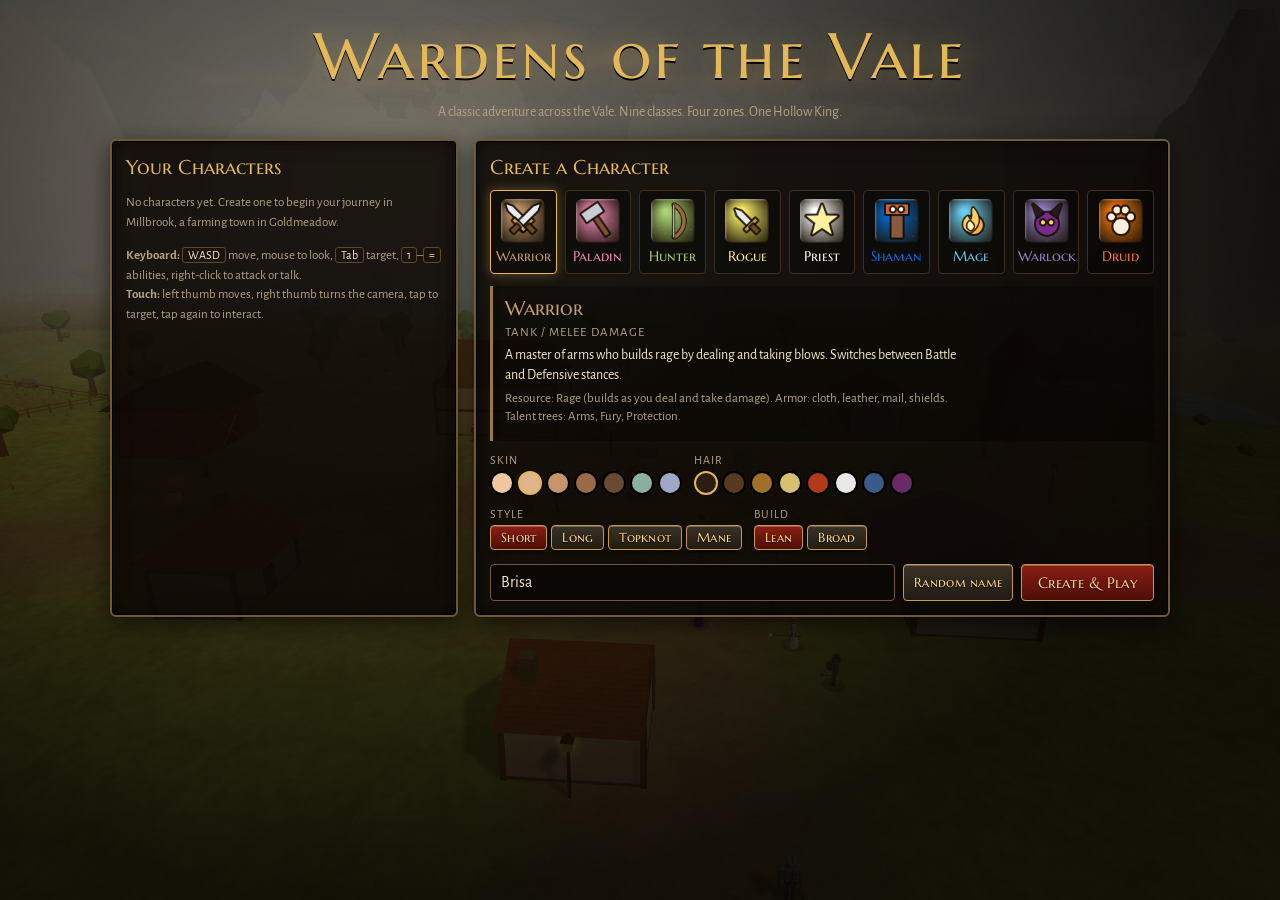
==== commit 5ce9ac84: "Much better graphics and a touch layout built for phones Graphics - Neutral tone mapping, sun shadow" ====
--- a/wardens-of-the-vale/index.html
+++ b/wardens-of-the-vale/index.html
@@ -85,6 +85,7 @@
   <div id="errorText" aria-live="assertive"></div>
   <div id="zoneText"><div class="big"></div><div class="sub"></div></div>
   <div id="toasts"></div>
+  <div id="touchHud"></div>
   <div id="touchControls">
     <button id="tcTarget" aria-label="Next target">⟳<small>Target</small></button>
     <button id="tcInteract" aria-label="Interact or attack">✋<small>Use</small></button>
--- a/wardens-of-the-vale/css/game.css
+++ b/wardens-of-the-vale/css/game.css
@@ -360,32 +360,87 @@
 #joystick { position: fixed; z-index: 15; width: 120px; height: 120px; margin: -60px 0 0 -60px; border-radius: 50%; border: 2px solid rgba(255, 230, 170, 0.35); background: radial-gradient(rgba(0, 0, 0, 0.25), rgba(0, 0, 0, 0.05)); pointer-events: none; opacity: 0; transition: opacity 0.15s; }
 #joystick.on { opacity: 1; }
 #joyKnob { position: absolute; left: 50%; top: 50%; width: 52px; height: 52px; margin: -26px 0 0 -26px; border-radius: 50%; background: radial-gradient(rgba(255, 230, 170, 0.6), rgba(160, 120, 50, 0.5)); border: 2px solid rgba(255, 230, 170, 0.7); }
-#touchControls { display: none; }
-body.touch #touchControls { display: grid; position: absolute; gap: 6px; grid-template-columns: repeat(4, 50px); right: calc(max(8px, env(safe-area-inset-right))); bottom: calc(max(8px, env(safe-area-inset-bottom)) + 168px); }
-#touchControls button { width: 50px; height: 50px; border-radius: 50%; font-size: 20px; line-height: 1; background: radial-gradient(#3a2e1e, #140e08); border: 2px solid var(--edge); display: grid; place-items: center; padding: 0; }
-#touchControls small { display: block; font-size: 9px; color: var(--muted); }
-body.touch #chat { display: none; }
-body.touch #chatShow, body.chat-closed #chatShow { display: block; }
-body.chat-closed:not(.touch) #chat { display: none; }
-body.touch.chat-open #chat { display: block; bottom: auto; top: 140px; left: 8px; width: min(360px, 60vw); z-index: 25; }
-body.touch #bottom { left: auto; right: max(8px, env(safe-area-inset-right)); transform: none; justify-items: end; }
-body.touch .actionbar { grid-template-columns: repeat(6, 52px); }
-body.touch .slot { width: 52px; height: 52px; }
-body.touch #actionBar2 { display: none; }
-body.touch.page2 #actionBar { display: none; }
-body.touch.page2 #actionBar2 { display: grid; }
-body.touch #xpBar { position: fixed; left: 0; right: 0; bottom: 0; width: auto; height: 6px; border-radius: 0; }
+#touchControls { display: none !important; }
+#touchHud { display: none; }
+body.touch #touchHud { display: block; }
+body.touch #actionBar, body.touch #actionBar2, body.touch #microMenu, body.touch #chat, body.touch #chatShow { display: none; }
+body.touch.chat-open #chat { display: block; bottom: auto; top: 120px; left: max(8px, env(safe-area-inset-left)); width: min(360px, 60vw); z-index: 25; }
+body.touch { --ts: 1; }
+@media (max-height: 430px) { body.touch { --ts: 0.88; } }
+@media (max-height: 370px) { body.touch { --ts: 0.78; } }
+@media (min-height: 700px) and (min-width: 700px) { body.touch { --ts: 1.12; } }
+
+/* thumb cluster: a big context button with abilities in two arcs around it */
+#thCluster { position: absolute; right: calc(max(6px, env(safe-area-inset-right)) + 4px); bottom: calc(max(6px, env(safe-area-inset-bottom)) + 10px); transform: scale(var(--ts)); transform-origin: bottom right; pointer-events: none; }
+#thCluster > * { position: absolute; pointer-events: auto; touch-action: none; -webkit-user-select: none; user-select: none; }
+#thMain { width: 84px; height: 84px; border-radius: 50%; padding: 0; border: 3px solid #c9a254; background: radial-gradient(circle at 50% 35%, #8a3018, #2a0c06 75%); box-shadow: 0 0 0 2px #000, 0 6px 16px rgba(0, 0, 0, 0.6), inset 0 0 18px rgba(0, 0, 0, 0.6); display: grid; place-items: center; overflow: hidden; transition: transform 0.08s; }
+#thMain img { width: 50px; height: 50px; border-radius: 10px; margin-top: -12px; }
+#thMain .lbl { position: absolute; bottom: 9px; left: 0; right: 0; text-align: center; font-family: var(--display); font-size: 13px; color: #ffe0a0; text-shadow: 0 1px 2px #000; }
+#thMain.engaged { border-color: #ff8048; box-shadow: 0 0 0 2px #000, 0 0 18px rgba(255, 90, 40, 0.75); }
+#thMain[data-kind="talk"] { background: radial-gradient(circle at 50% 35%, #2c5288, #081428 75%); }
+#thMain[data-kind="loot"], #thMain[data-kind="use"] { background: radial-gradient(circle at 50% 35%, #8a7420, #282006 75%); }
+#thMain.down, .th-slot.down, .th-util.down, #thTop button.down { transform: scale(0.9); filter: brightness(1.3); }
+.th-slot.slot { width: 58px; height: 58px; border-radius: 50%; border: 2px solid #a8884a; box-shadow: 0 0 0 1px #000, 0 4px 10px rgba(0, 0, 0, 0.55); background: rgba(10, 8, 4, 0.55); transition: transform 0.08s; }
+.th-slot.slot img { border-radius: 50%; }
+.th-slot.slot.empty { border-color: rgba(168, 136, 74, 0.35); background: rgba(10, 8, 4, 0.28); box-shadow: none; }
+.th-slot .cd { border-radius: 50%; }
+.th-slot .cdt { font-size: 17px; }
+.th-slot.queued, .th-slot.active { box-shadow: 0 0 0 2px #ffe080, 0 0 12px #ffd060; }
+.th-util { width: 46px; height: 46px; border-radius: 50%; padding: 0; border: 2px solid rgba(200, 170, 110, 0.6); background: radial-gradient(#3a2e1e, #140e08); color: #ffe0a0; font-size: 20px; line-height: 1; display: grid; place-items: center; box-shadow: 0 3px 8px rgba(0, 0, 0, 0.5); }
+.th-util img { width: 28px; height: 28px; border-radius: 5px; }
+.th-util small { position: absolute; top: 100%; left: -12px; right: -12px; margin-top: 1px; text-align: center; font-size: 10px; color: #d8c8a0; text-shadow: 0 1px 2px #000, 0 0 3px #000; }
+#thPage b { font-family: var(--display); font-size: 21px; font-weight: 400; }
+#thPage.more { border-color: #ffd060; }
+#thCluster.paged .th-slot { animation: pageIn 0.18s ease-out; }
+@keyframes pageIn { from { transform: scale(0.7); opacity: 0.3; } to { transform: none; opacity: 1; } }
+
+#thTop { position: absolute; top: max(8px, env(safe-area-inset-top)); right: calc(max(8px, env(safe-area-inset-right)) + 136px * var(--ui)); display: flex; gap: 8px; }
+#thTop button { width: 44px; height: 44px; border-radius: 50%; padding: 0; border: 2px solid rgba(200, 170, 110, 0.7); background: radial-gradient(#3a2e1e, #140e08); display: grid; place-items: center; box-shadow: 0 3px 8px rgba(0, 0, 0, 0.5); }
+#thTop img { width: 28px; height: 28px; border-radius: 5px; }
+#thTop #thMenu { display: flex; flex-direction: column; gap: 4px; justify-content: center; align-items: center; }
+#thMenu span { display: block; width: 20px; height: 3px; border-radius: 2px; background: #ffe0a0; }
+#thMenu.alert { border-color: #ffd060; box-shadow: 0 0 10px #ffd060; }
+#thSheet { position: fixed; z-index: 45; left: 50%; top: 50%; transform: translate(-50%, -50%); padding: 14px; width: min(540px, calc(100vw - 32px)); display: grid; gap: 12px; justify-items: center; }
+.sheet-grid { display: grid; grid-template-columns: repeat(4, minmax(0, 1fr)); gap: 10px; width: 100%; }
+.sheet-grid button { display: grid; justify-items: center; gap: 6px; padding: 10px 4px; border-radius: 8px; border: 1px solid #3a2e1e; background: #1a140c; color: var(--text); font-family: var(--display); font-size: 14px; }
+.sheet-grid img { width: 40px; height: 40px; border-radius: 6px; }
+.sheet-foot { display: flex; gap: 12px; }
+
+#joyHint { position: absolute; left: calc(max(16px, env(safe-area-inset-left)) + 36px); bottom: calc(max(16px, env(safe-area-inset-bottom)) + 34px); width: 112px; height: 112px; border-radius: 50%; border: 2px dashed rgba(255, 230, 170, 0.25); pointer-events: none; transition: opacity 0.2s; }
+#joyHint div { position: absolute; left: 50%; top: 50%; width: 46px; height: 46px; margin: -23px 0 0 -23px; border-radius: 50%; background: rgba(255, 230, 170, 0.13); }
+#joyHint.hide { opacity: 0; }
+
+/* the rest of the HUD makes room for the thumbs */
+body.touch #mapCorner { transform: scale(calc(var(--ui) * 0.8)); }
+body.touch #mmButtons { display: none; }
+body.touch #questTracker { width: 190px; max-height: 24vh; font-size: 12px; top: calc(max(8px, env(safe-area-inset-top)) + 156px * var(--ui)); }
+body.touch #buffs { top: calc(max(8px, env(safe-area-inset-top)) + 54px); right: calc(max(8px, env(safe-area-inset-right)) + 136px * var(--ui)); max-width: 160px; }
+body.touch #bottom { left: 50%; right: auto; transform: translateX(-50%) scale(var(--ui)); justify-items: center; bottom: calc(max(4px, env(safe-area-inset-bottom)) + 12px); }
+body.touch #stanceBar .slot, body.touch #petBar .slot { width: 48px; height: 48px; border-radius: 8px; }
+body.touch #xpBar { position: fixed; left: 0; right: 0; bottom: 0; width: auto; height: 5px; border-radius: 0; }
 body.touch #xpBar span { display: none; }
-body.touch #microMenu { right: auto; left: 50%; bottom: auto; top: max(6px, env(safe-area-inset-top)); transform: translateX(-50%) scale(var(--ui)); transform-origin: top center; grid-template-columns: repeat(7, auto); }
-body.touch #microMenu button { padding: 6px 6px; font-size: 11px; }
-body.touch #castBar { bottom: calc(max(4px, env(safe-area-inset-bottom)) + 200px); }
-body.touch #questTracker { width: 200px; max-height: 26vh; font-size: 12px; }
+body.touch #castBar { bottom: calc(max(4px, env(safe-area-inset-bottom)) + 96px); }
 body.touch .slot .key { display: none; }
+
+/* windows become full-screen sheets with big touch targets */
+body.touch .win { left: max(8px, env(safe-area-inset-left)) !important; right: max(8px, env(safe-area-inset-right)); top: max(8px, env(safe-area-inset-top)) !important; bottom: max(8px, env(safe-area-inset-bottom)); width: auto !important; max-width: none; max-height: none !important; font-size: 15px; }
+body.touch .win .win-h { padding: 8px 10px 8px 14px; cursor: default; }
+body.touch .win .win-h h3 { font-size: 19px; }
+body.touch .win .close { width: 40px; height: 40px; font-size: 20px; line-height: 36px; }
+body.touch .win .win-b { flex: 1; -webkit-overflow-scrolling: touch; }
+body.touch .row { padding: 8px 6px; }
+body.touch .islot { width: 52px; height: 52px; }
+body.touch .bags-grid { grid-template-columns: repeat(auto-fill, 52px); }
+body.touch .btn { padding: 9px 18px; }
+body.touch .btn.small { padding: 7px 12px; }
 @media (orientation: portrait) {
-  body.touch .actionbar { grid-template-columns: repeat(4, 52px); }
-  body.touch #touchControls { bottom: calc(max(8px, env(safe-area-inset-bottom)) + 230px); }
-  body.touch #questTracker { top: 220px; }
-  body.touch #microMenu { top: auto; bottom: max(10px, env(safe-area-inset-bottom)); left: max(8px, env(safe-area-inset-left)); transform: scale(var(--ui)); transform-origin: bottom left; grid-template-columns: repeat(4, auto); }
+  body.touch { --ts: 0.86; }
+  body.touch #frames { grid-template-columns: auto; }
+  body.touch #joyHint { left: calc(max(12px, env(safe-area-inset-left)) + 10px); bottom: calc(max(16px, env(safe-area-inset-bottom)) + 60px); }
+  body.touch #thTop { left: auto; right: max(8px, env(safe-area-inset-right)); top: calc(max(8px, env(safe-area-inset-top)) + 150px); transform: none; flex-direction: column; }
+  body.touch #questTracker { top: calc(max(8px, env(safe-area-inset-top)) + 300px); right: auto; left: max(8px, env(safe-area-inset-left)); }
+  body.touch #bottom { bottom: calc(max(4px, env(safe-area-inset-bottom)) + 280px); }
+  body.touch #castBar { bottom: calc(max(4px, env(safe-area-inset-bottom)) + 340px); }
   #buffs { top: 90px; right: 8px; max-width: 160px; }
 }
 @media (max-height: 520px) { :root { --ui: 0.72; } #questTracker { top: 150px; max-height: 30vh; } #castBar { bottom: 110px; } }
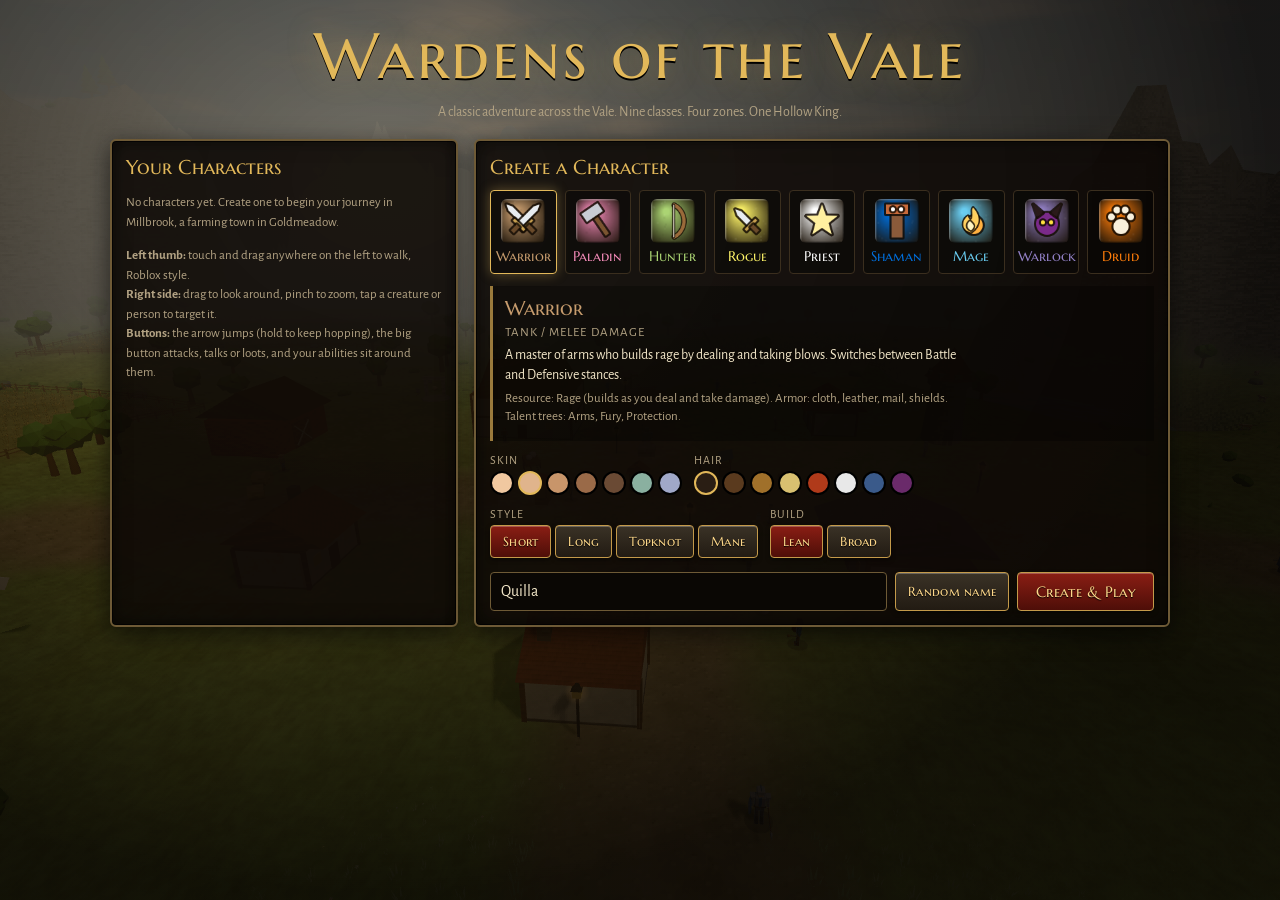
==== commit d5d3a601: "Questie-style quest guidance and a portrait layout Questie - Objective areas and badges per quest on" ====
--- a/wardens-of-the-vale/index.html
+++ b/wardens-of-the-vale/index.html
@@ -38,6 +38,7 @@
         <div class="bar hp"><i></i><span></span></div>
         <div class="bar pw"><i></i><span></span></div>
         <div class="tcast" hidden><i></i><span></span></div>
+        <div class="tquest" hidden></div>
       </div>
       <div class="portrait"><img alt=""><span class="lvl"></span><span class="elite-tag"></span></div>
       <div class="auras"></div>
--- a/wardens-of-the-vale/css/game.css
+++ b/wardens-of-the-vale/css/game.css
@@ -82,6 +82,18 @@
 .class-pick img { width: 44px; height: 44px; border-radius: 6px; }
 .class-pick span { font-family: var(--display); font-size: 14px; }
 .class-pick.sel { border-color: var(--gold); box-shadow: 0 0 12px rgba(226, 184, 90, 0.35); }
+/* phones held sideways: one column, creation first, compact header and class grid */
+@media (max-height: 500px) {
+  .ss-cols { grid-template-columns: minmax(0, 1fr); }
+  .ss-cols.no-chars .ss-create { order: -1; }
+  #startScreen .ss-head h1 { font-size: 30px; margin: 0 0 2px; }
+  .ss-head p { font-size: 13px; margin-bottom: 8px; }
+}
+@media (max-height: 500px) and (min-width: 600px) {
+  .class-grid { grid-template-columns: repeat(5, minmax(0, 1fr)); }
+  .class-pick { padding: 5px 4px; }
+  .class-pick img { width: 34px; height: 34px; }
+}
 .class-info { margin-top: 12px; padding: 10px 12px; border-left: 3px solid var(--gold-dim); background: rgba(0, 0, 0, 0.3); }
 .class-info h3 { margin: 0 0 4px; font-family: var(--display); font-weight: 400; font-size: 20px; }
 .class-info p { margin: 4px 0; line-height: 1.45; max-width: 65ch; }
@@ -135,6 +147,9 @@
 .tcast { position: relative; height: 10px; margin-top: 3px; background: #000; border: 1px solid #000; }
 .tcast i { position: absolute; inset: 0 auto 0 0; background: #e8b830; }
 .tcast span { position: relative; display: block; font-size: 10px; line-height: 10px; text-align: center; text-shadow: 0 0 2px #000; }
+/* Questie: quest progress under the target's name */
+.tquest { margin-top: 3px; font-size: 11px; line-height: 14px; color: #ffe9a0; text-shadow: 0 0 2px #000; }
+.tquest i, #questTracker .qt-dot, .map-quests i { display: inline-block; width: 8px; height: 8px; border-radius: 50%; margin-right: 5px; vertical-align: 0; box-shadow: 0 0 0 1px #000; }
 #petFrame { grid-column: 1; }
 #partyFrames { grid-column: 1; display: grid; gap: 4px; }
 .party-member { display: grid; grid-template-columns: 1fr; width: 150px; padding: 3px 6px; background: var(--panel); border: 1px solid var(--edge); border-radius: 4px; cursor: pointer; }
@@ -165,6 +180,32 @@
 #questTracker .qt-q { margin-bottom: 6px; cursor: pointer; }
 #questTracker .qt-name { color: #ffd100; font-weight: 700; }
 #questTracker .qt-name.done { color: #40ff40; }
+#questTracker .qt-q { position: relative; padding: 2px 4px 2px 6px; border-left: 2px solid transparent; border-radius: 3px; }
+#questTracker .qt-q.focus { border-left-color: var(--qc); background: rgba(0, 0, 0, 0.32); }
+#questTracker .qt-dot { background: var(--qc); }
+#questTracker .qt-g.done { color: #8a8a8a; }
+#questTracker.collapsed .qt-q { display: none; }
+#questTracker .qt-toggle { font-family: var(--body); font-size: 12px; color: var(--muted); margin-left: 4px; }
+#questTracker .qt-dir { display: inline-flex; align-items: center; gap: 2px; margin-left: 6px; font-weight: 700; font-size: 11px; color: #e8e0c8; }
+#questTracker .qt-dir[hidden] { display: none; }
+#questTracker .qt-dir svg { width: 13px; height: 13px; fill: var(--qc); stroke: #000; stroke-width: 2.5; }
+#questTracker .qt-dir b { font-weight: 700; }
+
+/* Questie guide arrow for the focused quest */
+#questArrow { position: absolute; left: 50%; top: calc(max(8px, env(safe-area-inset-top)) + 4px); transform: translateX(-50%); display: flex; align-items: center; gap: 8px; padding: 4px 12px 4px 6px; border-radius: 22px; background: rgba(12, 8, 4, 0.72); border: 1.5px solid var(--qc, #ffd24a); box-shadow: 0 3px 10px rgba(0, 0, 0, 0.5); pointer-events: auto; cursor: pointer; max-width: min(360px, 70vw); z-index: 6; }
+#questArrow .qa-arrow { width: 34px; height: 34px; flex: none; fill: var(--qc, #ffd24a); stroke: #000; stroke-width: 2.5; stroke-linejoin: round; transition: transform 0.12s linear; filter: drop-shadow(0 1px 2px rgba(0, 0, 0, 0.6)); }
+#questArrow.here .qa-arrow { animation: qaPulse 0.9s ease-in-out infinite; }
+@keyframes qaPulse { 50% { opacity: 0.45; } }
+#questArrow .qa-text { min-width: 0; line-height: 1.15; }
+#questArrow .qa-quest { font-family: var(--display); font-size: 13px; color: var(--qc, #ffd24a); white-space: nowrap; overflow: hidden; text-overflow: ellipsis; }
+#questArrow .qa-label { font-size: 12px; color: #f0e8d0; white-space: nowrap; overflow: hidden; text-overflow: ellipsis; }
+
+/* world map quest list */
+.map-quests { display: flex; flex-wrap: wrap; gap: 6px; margin-top: 8px; }
+.map-quests .mq { display: inline-flex; align-items: center; gap: 4px; padding: 5px 9px; border-radius: 14px; border: 1px solid #3a2e1e; background: #1a140c; color: var(--text); font-size: 13px; cursor: pointer; }
+.map-quests .mq.on { border-color: var(--gold); background: #2a1e10; }
+.map-quests .mq small { color: var(--muted); margin-left: 2px; }
+.lg-badge { display: inline-grid; place-items: center; width: 14px; height: 14px; border-radius: 50%; background: #ffd24a; color: #120c06; font-size: 9px; font-weight: 900; margin-right: 2px; }
 #questTracker .qt-g { color: #e8e0c8; padding-left: 8px; }
 #questTracker .qt-g.done { color: #9a9a9a; }
 
@@ -239,6 +280,8 @@
 .fct.heal { color: #3cff3c; } .fct.miss { color: #ffffff; font-size: 16px; } .fct.self { color: #ff3030; } .fct.xp { color: #c890ff; font-size: 16px; } .fct.spell { color: #ffe060; } .fct.white { color: #ffffff; }
 .np { position: absolute; transform: translate(-50%, -100%); text-align: center; white-space: nowrap; }
 .np .np-name { font-size: 12px; font-weight: 700; text-shadow: 0 0 2px #000, 0 1px 1px #000; }
+.np .np-q { display: inline-grid; place-items: center; width: 15px; height: 15px; margin-right: 4px; border-radius: 50%; color: #1a1006; font-size: 10px; font-weight: 900; line-height: 1; text-shadow: none; box-shadow: 0 0 0 1.5px #000, 0 0 6px rgba(255, 220, 120, 0.6); vertical-align: 1px; }
+.np .np-q[hidden] { display: none; }
 .np .np-title { font-size: 11px; color: #ccc; text-shadow: 0 0 2px #000; }
 .np .np-bar { width: 80px; height: 6px; margin: 1px auto 0; background: #000; border: 1px solid #000; }
 .np .np-bar i { display: block; height: 100%; background: #c81e14; }
@@ -357,9 +400,9 @@
 #cursorIcon img { width: 100%; height: 100%; }
 
 /* ---------- touch layout ---------- */
-#joystick { position: fixed; z-index: 15; width: 120px; height: 120px; margin: -60px 0 0 -60px; border-radius: 50%; border: 2px solid rgba(255, 230, 170, 0.35); background: radial-gradient(rgba(0, 0, 0, 0.25), rgba(0, 0, 0, 0.05)); pointer-events: none; opacity: 0; transition: opacity 0.15s; }
+#joystick { position: fixed; z-index: 15; width: 132px; height: 132px; margin: -66px 0 0 -66px; border-radius: 50%; border: 3px solid rgba(255, 255, 255, 0.55); background: rgba(0, 0, 0, 0.28); pointer-events: none; opacity: 0; transition: opacity 0.12s; }
 #joystick.on { opacity: 1; }
-#joyKnob { position: absolute; left: 50%; top: 50%; width: 52px; height: 52px; margin: -26px 0 0 -26px; border-radius: 50%; background: radial-gradient(rgba(255, 230, 170, 0.6), rgba(160, 120, 50, 0.5)); border: 2px solid rgba(255, 230, 170, 0.7); }
+#joyKnob { position: absolute; left: 50%; top: 50%; width: 58px; height: 58px; margin: -29px 0 0 -29px; border-radius: 50%; background: rgba(255, 255, 255, 0.6); box-shadow: 0 2px 8px rgba(0, 0, 0, 0.35); }
 #touchControls { display: none !important; }
 #touchHud { display: none; }
 body.touch #touchHud { display: block; }
@@ -373,21 +416,24 @@
 /* thumb cluster: a big context button with abilities in two arcs around it */
 #thCluster { position: absolute; right: calc(max(6px, env(safe-area-inset-right)) + 4px); bottom: calc(max(6px, env(safe-area-inset-bottom)) + 10px); transform: scale(var(--ts)); transform-origin: bottom right; pointer-events: none; }
 #thCluster > * { position: absolute; pointer-events: auto; touch-action: none; -webkit-user-select: none; user-select: none; }
-#thMain { width: 84px; height: 84px; border-radius: 50%; padding: 0; border: 3px solid #c9a254; background: radial-gradient(circle at 50% 35%, #8a3018, #2a0c06 75%); box-shadow: 0 0 0 2px #000, 0 6px 16px rgba(0, 0, 0, 0.6), inset 0 0 18px rgba(0, 0, 0, 0.6); display: grid; place-items: center; overflow: hidden; transition: transform 0.08s; }
-#thMain img { width: 50px; height: 50px; border-radius: 10px; margin-top: -12px; }
-#thMain .lbl { position: absolute; bottom: 9px; left: 0; right: 0; text-align: center; font-family: var(--display); font-size: 13px; color: #ffe0a0; text-shadow: 0 1px 2px #000; }
+#thJump { width: 84px; height: 84px; border-radius: 50%; padding: 0; border: 3px solid rgba(255, 255, 255, 0.8); background: rgba(0, 0, 0, 0.36); display: grid; place-items: center; box-shadow: 0 4px 12px rgba(0, 0, 0, 0.35); transition: transform 0.06s, background 0.06s; }
+#thJump svg { width: 55%; height: 55%; filter: drop-shadow(0 1px 1px rgba(0, 0, 0, 0.6)); }
+#thJump.down { transform: scale(0.92); background: rgba(255, 255, 255, 0.24); }
+#thMain { width: 72px; height: 72px; border-radius: 50%; padding: 0; border: 3px solid #c9a254; background: radial-gradient(circle at 50% 35%, #8a3018, #2a0c06 75%); box-shadow: 0 0 0 2px #000, 0 6px 16px rgba(0, 0, 0, 0.6), inset 0 0 18px rgba(0, 0, 0, 0.6); display: grid; place-items: center; overflow: hidden; transition: transform 0.08s; }
+#thMain img { width: 58%; height: 58%; border-radius: 9px; margin-top: -12%; }
+#thMain .lbl { position: absolute; bottom: 7px; left: 0; right: 0; text-align: center; font-family: var(--display); font-size: 12px; color: #ffe0a0; text-shadow: 0 1px 2px #000; }
 #thMain.engaged { border-color: #ff8048; box-shadow: 0 0 0 2px #000, 0 0 18px rgba(255, 90, 40, 0.75); }
 #thMain[data-kind="talk"] { background: radial-gradient(circle at 50% 35%, #2c5288, #081428 75%); }
 #thMain[data-kind="loot"], #thMain[data-kind="use"] { background: radial-gradient(circle at 50% 35%, #8a7420, #282006 75%); }
 #thMain.down, .th-slot.down, .th-util.down, #thTop button.down { transform: scale(0.9); filter: brightness(1.3); }
-.th-slot.slot { width: 58px; height: 58px; border-radius: 50%; border: 2px solid #a8884a; box-shadow: 0 0 0 1px #000, 0 4px 10px rgba(0, 0, 0, 0.55); background: rgba(10, 8, 4, 0.55); transition: transform 0.08s; }
+.th-slot.slot { width: 56px; height: 56px; border-radius: 50%; border: 2px solid #a8884a; box-shadow: 0 0 0 1px #000, 0 4px 10px rgba(0, 0, 0, 0.55); background: rgba(10, 8, 4, 0.55); transition: transform 0.08s; }
 .th-slot.slot img { border-radius: 50%; }
 .th-slot.slot.empty { border-color: rgba(168, 136, 74, 0.35); background: rgba(10, 8, 4, 0.28); box-shadow: none; }
 .th-slot .cd { border-radius: 50%; }
 .th-slot .cdt { font-size: 17px; }
 .th-slot.queued, .th-slot.active { box-shadow: 0 0 0 2px #ffe080, 0 0 12px #ffd060; }
 .th-util { width: 46px; height: 46px; border-radius: 50%; padding: 0; border: 2px solid rgba(200, 170, 110, 0.6); background: radial-gradient(#3a2e1e, #140e08); color: #ffe0a0; font-size: 20px; line-height: 1; display: grid; place-items: center; box-shadow: 0 3px 8px rgba(0, 0, 0, 0.5); }
-.th-util img { width: 28px; height: 28px; border-radius: 5px; }
+.th-util img { width: 62%; height: 62%; border-radius: 5px; }
 .th-util small { position: absolute; top: 100%; left: -12px; right: -12px; margin-top: 1px; text-align: center; font-size: 10px; color: #d8c8a0; text-shadow: 0 1px 2px #000, 0 0 3px #000; }
 #thPage b { font-family: var(--display); font-size: 21px; font-weight: 400; }
 #thPage.more { border-color: #ffd060; }
@@ -406,8 +452,8 @@
 .sheet-grid img { width: 40px; height: 40px; border-radius: 6px; }
 .sheet-foot { display: flex; gap: 12px; }
 
-#joyHint { position: absolute; left: calc(max(16px, env(safe-area-inset-left)) + 36px); bottom: calc(max(16px, env(safe-area-inset-bottom)) + 34px); width: 112px; height: 112px; border-radius: 50%; border: 2px dashed rgba(255, 230, 170, 0.25); pointer-events: none; transition: opacity 0.2s; }
-#joyHint div { position: absolute; left: 50%; top: 50%; width: 46px; height: 46px; margin: -23px 0 0 -23px; border-radius: 50%; background: rgba(255, 230, 170, 0.13); }
+#joyHint { position: absolute; left: calc(max(16px, env(safe-area-inset-left)) + 36px); bottom: calc(max(16px, env(safe-area-inset-bottom)) + 34px); width: 118px; height: 118px; border-radius: 50%; border: 3px solid rgba(255, 255, 255, 0.22); background: rgba(0, 0, 0, 0.1); pointer-events: none; transition: opacity 0.2s; }
+#joyHint div { position: absolute; left: 50%; top: 50%; width: 50px; height: 50px; margin: -25px 0 0 -25px; border-radius: 50%; background: rgba(255, 255, 255, 0.22); }
 #joyHint.hide { opacity: 0; }
 
 /* the rest of the HUD makes room for the thumbs */
@@ -433,15 +479,35 @@
 body.touch .bags-grid { grid-template-columns: repeat(auto-fill, 52px); }
 body.touch .btn { padding: 9px 18px; }
 body.touch .btn.small { padding: 7px 12px; }
+/* held upright: frames stacked top-left, minimap and buttons top-right, the
+   guide arrow and tracker below them, stick bottom-left, cluster bottom-right */
 @media (orientation: portrait) {
-  body.touch { --ts: 0.86; }
-  body.touch #frames { grid-template-columns: auto; }
-  body.touch #joyHint { left: calc(max(12px, env(safe-area-inset-left)) + 10px); bottom: calc(max(16px, env(safe-area-inset-bottom)) + 60px); }
-  body.touch #thTop { left: auto; right: max(8px, env(safe-area-inset-right)); top: calc(max(8px, env(safe-area-inset-top)) + 150px); transform: none; flex-direction: column; }
-  body.touch #questTracker { top: calc(max(8px, env(safe-area-inset-top)) + 300px); right: auto; left: max(8px, env(safe-area-inset-left)); }
-  body.touch #bottom { bottom: calc(max(4px, env(safe-area-inset-bottom)) + 280px); }
-  body.touch #castBar { bottom: calc(max(4px, env(safe-area-inset-bottom)) + 340px); }
-  #buffs { top: 90px; right: 8px; max-width: 160px; }
+  body.touch { --ts: 1; --ui: 0.82; }
+  body.touch #frames { grid-template-columns: auto; gap: 4px; }
+  body.touch .uf.target { grid-column: 1; }
+  body.touch .uf.target .tot { display: none; }
+  body.touch #mapCorner { transform: scale(0.66); }
+  body.touch #thTop { left: auto; right: max(8px, env(safe-area-inset-right)); top: calc(max(8px, env(safe-area-inset-top)) + 122px); transform: none; flex-direction: column; gap: 8px; }
+  body.touch #thTop button { width: 40px; height: 40px; }
+  body.touch #questArrow { left: max(8px, env(safe-area-inset-left)); transform: none; top: calc(max(8px, env(safe-area-inset-top)) + 128px); max-width: calc(100vw - 72px); }
+  body.touch #questTracker { top: calc(max(8px, env(safe-area-inset-top)) + 178px); right: auto; left: max(8px, env(safe-area-inset-left)); width: min(250px, calc(100vw - 72px)); max-height: 24vh; }
+  body.touch #buffs { top: calc(max(8px, env(safe-area-inset-top)) + 280px); right: max(8px, env(safe-area-inset-right)); max-width: 44px; flex-direction: column; }
+  body.touch #bottom { left: max(8px, env(safe-area-inset-left)); right: auto; transform: scale(var(--ui)); transform-origin: bottom left; justify-items: start; bottom: calc(max(4px, env(safe-area-inset-bottom)) + 236px); }
+  body.touch #castBar { bottom: calc(max(4px, env(safe-area-inset-bottom)) + 300px); width: min(260px, 70vw); }
+  body.touch #joyHint { left: calc(max(12px, env(safe-area-inset-left)) + 14px); bottom: calc(max(16px, env(safe-area-inset-bottom)) + 52px); }
+  body.touch.chat-open #chat { top: auto; bottom: calc(max(8px, env(safe-area-inset-bottom)) + 290px); width: calc(100vw - 16px); }
+  body.touch #zoneText { top: 34%; }
+}
+@media (orientation: portrait) and (max-width: 370px) { body.touch { --ts: 0.9; --ui: 0.76; } }
+@media (orientation: portrait) and (min-width: 600px) { body.touch { --ts: 1.15; --ui: 1; } }
+@media (orientation: landscape) and (max-height: 500px) {
+  body.touch #questArrow { max-width: 230px; top: auto; bottom: calc(max(6px, env(safe-area-inset-bottom)) + 54px); }
+  body.touch #castBar { bottom: calc(max(4px, env(safe-area-inset-bottom)) + 112px); }
+  /* compact tracker under the player frame; only the focused quest lists its objectives */
+  body.touch #questTracker { top: calc(max(8px, env(safe-area-inset-top)) + 64px); right: auto; left: max(8px, env(safe-area-inset-left)); width: 230px; max-height: 38vh; font-size: 12px; }
+  body.touch #questTracker .qt-q:not(.focus) .qt-g { display: none; }
+  body.touch #questTracker .qt-q { margin-bottom: 3px; }
+}
 }
 @media (max-height: 520px) { :root { --ui: 0.72; } #questTracker { top: 150px; max-height: 30vh; } #castBar { bottom: 110px; } }
 @media (max-width: 900px) and (min-height: 521px) { :root { --ui: 0.85; } }
